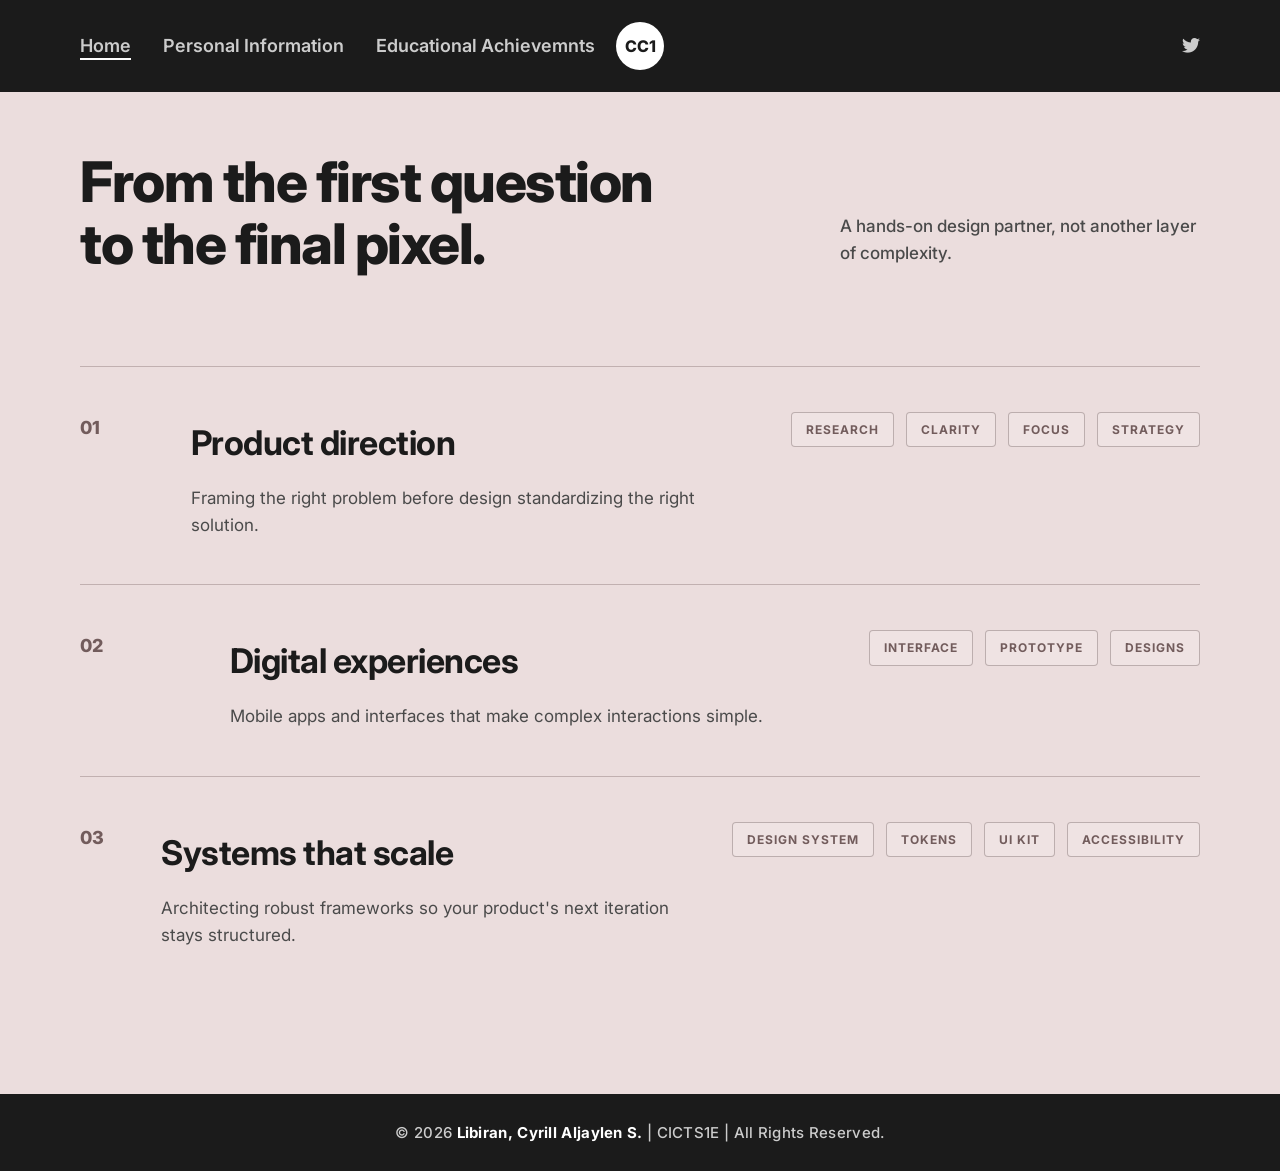
==== achievements.html @ 1de20ac3 "Add files via upload" ====
<!DOCTYPE html>
<html lang="en">
<head>
<meta charset="UTF-8">
<meta name="viewport" content="width=device-width, initial-scale=1.0">
<title>CC1 Portfolio - Home</title>

<!-- Fonts & Icons -->
<link rel="preconnect" href="https://fonts.googleapis.com">
<link rel="preconnect" href="https://fonts.gstatic.com" crossorigin>
<link href="https://fonts.googleapis.com/css2?family=Inter:wght@400;500;600;700;800&display=swap" rel="stylesheet">
<link rel="stylesheet" href="https://cdnjs.cloudflare.com/ajax/libs/font-awesome/6.4.0/css/all.min.css">

<style>
/* RESET & BASE STYLES */
* {
    margin: 0;
    padding: 0;
    box-sizing: border-box;
}

body {
    font-family: 'Inter', sans-serif;
    background-color: rgb(235, 221, 221);
    color: #1b1b1b;
    min-height: 100vh;
    overflow-x: hidden;
    font-size: 18px;
    line-height: 1.8;
}

a {
    text-decoration: none;
    color: inherit;
}

/* HEADER */
.header {
    display: flex;
    justify-content: space-between;
    align-items: center;
    padding: 30px 80px;
    position: relative;
    background-color: #1b1b1b;
    z-index: 10;
}

.nav-left {
    display: flex;
    gap: 32px;
    list-style: none;
}

.nav-left a {
    font-size: 18px;
    font-weight: 600;
    color: #cccccc;
    position: relative;
    padding-bottom: 4px;
    transition: color 0.2s ease;
}

.nav-left a:hover {
    color: #ffffff;
}

.nav-left a.active::after {
    content: '';
    position: absolute;
    bottom: 0;
    left: 0;
    width: 100%;
    height: 2px;
    background-color: #ffffff;
}

.brand-logo {
    position: absolute;
    left: 50%;
    transform: translateX(-50%);
    width: 48px;
    height: 48px;
    background-color: #ffffff;
    color: #1b1b1b;
    border-radius: 50%;
    display: flex;
    align-items: center;
    justify-content: center;
    font-weight: 800;
    font-size: 16px;
}

.social-links {
    display: flex;
    gap: 20px;
    align-items: center;
}

.social-links a {
    font-size: 18px;
    color: #cccccc;
    transition: transform 0.2s ease, color 0.2s ease;
}

.social-links a:hover {
    color: #ffffff;
    transform: translateY(-2px);
}

/* MAIN CONTENT / CONTAINER */
.page-container {
    max-width: 1280px;
    margin: 0 auto;
    padding: 60px 80px 100px;
}

/* HERO SECTION */
.hero-section {
    display: grid;
    grid-template-columns: 1fr;
    gap: 40px;
    margin-bottom: 90px;
}

@media (min-width: 992px) {
    .hero-section {
        grid-template-columns: 2fr 1fr;
        align-items: flex-end;
    }
}

.hero-heading {
    font-size: 56px;
    font-weight: 800;
    line-height: 1.1;
    letter-spacing: -1.5px;
    color: #1b1b1b;
}

@media (max-width: 768px) {
    .hero-heading {
        font-size: 38px;
    }
}

.hero-side-text {
    font-size: 17px;
    line-height: 1.6;
    color: #4a4a4a;
    font-weight: 500;
    margin-bottom: 8px;
}

/* WORK / SERVICES LIST */
.services-list {
    display: flex;
    flex-direction: column;
}

.service-item {
    display: flex;
    flex-direction: column;
    padding: 45px 0;
    border-top: 1px solid rgba(114, 92, 92, 0.35);
    transition: background-color 0.2s ease;
}

@media (min-width: 768px) {
    .service-item {
        flex-direction: row;
        align-items: flex-start;
        justify-content: space-between;
    }
}

/* SOLID DARK ACCENT COLOR FOR NUMBERS (#725c5c) */
.service-num {
    font-size: 18px;
    font-weight: 800;
    color: #725c5c; /* Muted accent tone matching information page */
    width: 60px;
    margin-bottom: 12px;
}

.service-main-content {
    flex: 1;
    max-width: 550px;
}

.service-title {
    font-size: 34px;
    font-weight: 700;
    letter-spacing: -0.5px;
    margin-bottom: 12px;
    color: #1b1b1b;
}

.service-desc {
    font-size: 17px;
    color: #4a4a4a;
    line-height: 1.6;
}

.service-tags {
    display: flex;
    flex-wrap: wrap;
    gap: 12px;
    margin-top: 20px;
}

@media (min-width: 768px) {
    .service-tags {
        margin-top: 0;
        justify-content: flex-end;
    }
}

.tag-pill {
    padding: 6px 14px;
    font-size: 12px;
    font-weight: 700;
    letter-spacing: 1px;
    text-transform: uppercase;
    color: #725c5c;
    border: 1.5px solid rgba(114, 92, 92, 0.4);
    border-radius: 4px;
    background-color: rgba(255, 255, 255, 0.2);
    transition: all 0.2s ease;
}

.service-item:hover .tag-pill {
    background-color: #725c5c;
    color: #ffffff;
    border-color: #725c5c;
}

/* FOOTER */
.footer {
    width: 100%;
    background-color: #1b1b1b;
    color: #cccccc;
    padding: 25px 80px;
    text-align: center;
    font-size: 15px;
    font-weight: 500;
    letter-spacing: 0.3px;
}

.footer strong {
    color: #ffffff;
    font-weight: 700;
}

.footer p {
    line-height: 1.8;
}

/* MOBILE ADJUSTMENTS */
@media (max-width: 600px) {
    .header {
        padding: 20px;
    }

    .nav-left {
        display: none;
    }

    .brand-logo {
        width: 42px;
        height: 42px;
    }

    .page-container {
        padding: 40px 24px 60px;
    }

    .footer {
        padding: 22px 15px;
        font-size: 13px;
    }
}
</style>
</head>

<body>

<!-- HEADER -->
<header class="header">
    <ul class="nav-left">
        <li><a href="index.html" class="active">Home</a></li>
        <li><a href="information.html">Personal Information</a></li>
        <li><a href="achievements.html">Educational Achievemnts</a></li>
    </ul>

    <div class="brand-logo">CC1</div>

    <div class="social-links">
        <a href="#" title="Twitter">
            <i class="fab fa-twitter"></i>
        </a>
    </div>
</header>

<!-- PAGE CONTENT -->
<main class="page-container">

    <!-- HERO SECTION -->
    <section class="hero-section">
        <h1 class="hero-heading">
            From the first question<br>to the final pixel.
        </h1>
        <p class="hero-side-text">
            A hands-on design partner, not another layer of complexity.
        </p>
    </section>

    <!-- WORK / SERVICES LIST -->
    <section class="services-list">

        <!-- 01 -->
        <article class="service-item">
            <span class="service-num">01</span>
            <div class="service-main-content">
                <h2 class="service-title">Product direction</h2>
                <p class="service-desc">Framing the right problem before design standardizing the right solution.</p>
            </div>
            <div class="service-tags">
                <span class="tag-pill">RESEARCH</span>
                <span class="tag-pill">CLARITY</span>
                <span class="tag-pill">FOCUS</span>
                <span class="tag-pill">STRATEGY</span>
            </div>
        </article>

        <!-- 02 -->
        <article class="service-item">
            <span class="service-num">02</span>
            <div class="service-main-content">
                <h2 class="service-title">Digital experiences</h2>
                <p class="service-desc">Mobile apps and interfaces that make complex interactions simple.</p>
            </div>
            <div class="service-tags">
                <span class="tag-pill">INTERFACE</span>
                <span class="tag-pill">PROTOTYPE</span>
                <span class="tag-pill">DESIGNS</span>
            </div>
        </article>

        <!-- 03 -->
        <article class="service-item">
            <span class="service-num">03</span>
            <div class="service-main-content">
                <h2 class="service-title">Systems that scale</h2>
                <p class="service-desc">Architecting robust frameworks so your product's next iteration stays structured.</p>
            </div>
            <div class="service-tags">
                <span class="tag-pill">DESIGN SYSTEM</span>
                <span class="tag-pill">TOKENS</span>
                <span class="tag-pill">UI KIT</span>
                <span class="tag-pill">ACCESSIBILITY</span>
            </div>
        </article>

    </section>

</main>

<!-- FOOTER -->
<footer class="footer">
    <p>
        © 2026 <strong>Libiran, Cyrill Aljaylen S.</strong>
        | CICTS1E | All Rights Reserved.
    </p>
</footer>

</body>
</html>
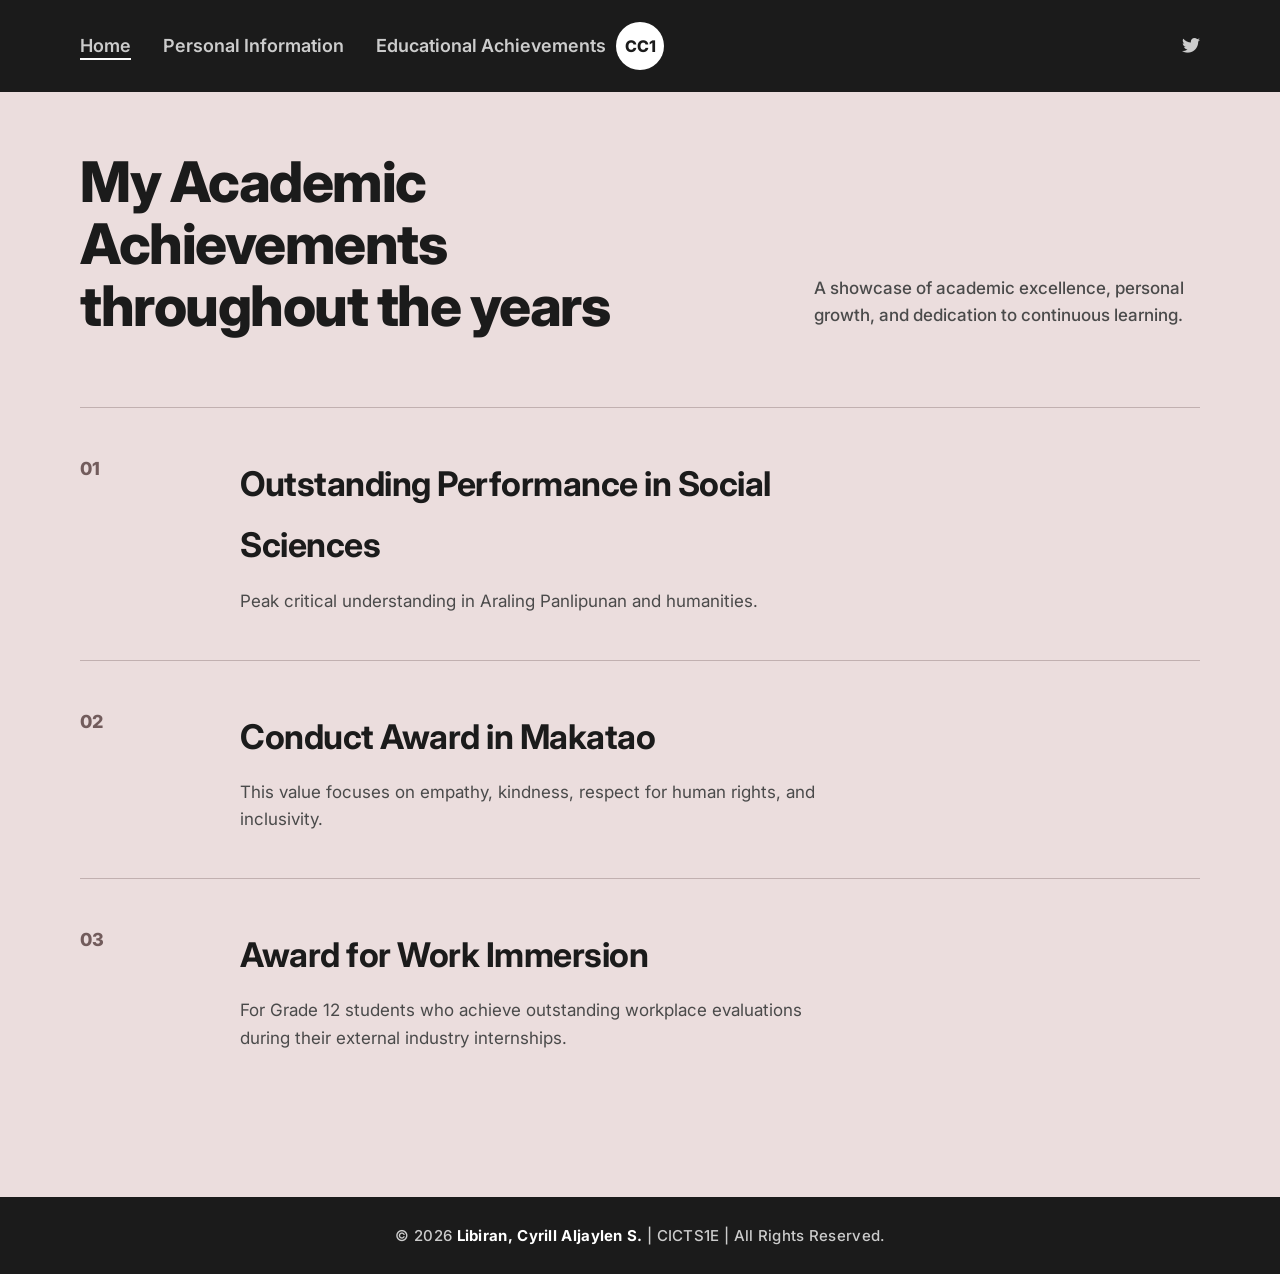
==== commit d4341c70: "Add files via upload" ====
--- a/achievements.html
+++ b/achievements.html
@@ -1,3 +1,4 @@
+
 <!DOCTYPE html>
 <html lang="en">
 <head>
@@ -119,12 +120,12 @@
     display: grid;
     grid-template-columns: 1fr;
     gap: 40px;
-    margin-bottom: 90px;
+    margin-bottom: 70px;
 }
 
 @media (min-width: 992px) {
     .hero-section {
-        grid-template-columns: 2fr 1fr;
+        grid-template-columns: 1.8fr 1fr;
         align-items: flex-end;
     }
 }
@@ -169,22 +170,22 @@
     .service-item {
         flex-direction: row;
         align-items: flex-start;
-        justify-content: space-between;
-    }
-}
-
-/* SOLID DARK ACCENT COLOR FOR NUMBERS (#725c5c) */
+        justify-content: flex-start;
+        gap: 120px;
+    }
+}
+
 .service-num {
     font-size: 18px;
     font-weight: 800;
-    color: #725c5c; /* Muted accent tone matching information page */
-    width: 60px;
+    color: #725c5c;
+    width: 40px;
     margin-bottom: 12px;
 }
 
 .service-main-content {
     flex: 1;
-    max-width: 550px;
+    max-width: 600px;
 }
 
 .service-title {
@@ -199,39 +200,6 @@
     font-size: 17px;
     color: #4a4a4a;
     line-height: 1.6;
-}
-
-.service-tags {
-    display: flex;
-    flex-wrap: wrap;
-    gap: 12px;
-    margin-top: 20px;
-}
-
-@media (min-width: 768px) {
-    .service-tags {
-        margin-top: 0;
-        justify-content: flex-end;
-    }
-}
-
-.tag-pill {
-    padding: 6px 14px;
-    font-size: 12px;
-    font-weight: 700;
-    letter-spacing: 1px;
-    text-transform: uppercase;
-    color: #725c5c;
-    border: 1.5px solid rgba(114, 92, 92, 0.4);
-    border-radius: 4px;
-    background-color: rgba(255, 255, 255, 0.2);
-    transition: all 0.2s ease;
-}
-
-.service-item:hover .tag-pill {
-    background-color: #725c5c;
-    color: #ffffff;
-    border-color: #725c5c;
 }
 
 /* FOOTER */
@@ -289,7 +257,7 @@
     <ul class="nav-left">
         <li><a href="index.html" class="active">Home</a></li>
         <li><a href="information.html">Personal Information</a></li>
-        <li><a href="achievements.html">Educational Achievemnts</a></li>
+        <li><a href="achievements.html">Educational Achievements</a></li>
     </ul>
 
     <div class="brand-logo">CC1</div>
@@ -307,10 +275,10 @@
     <!-- HERO SECTION -->
     <section class="hero-section">
         <h1 class="hero-heading">
-            From the first question<br>to the final pixel.
+            My Academic Achievements <br> throughout the years
         </h1>
         <p class="hero-side-text">
-            A hands-on design partner, not another layer of complexity.
+            A showcase of academic excellence, personal growth, and dedication to continuous learning.
         </p>
     </section>
 
@@ -321,14 +289,8 @@
         <article class="service-item">
             <span class="service-num">01</span>
             <div class="service-main-content">
-                <h2 class="service-title">Product direction</h2>
-                <p class="service-desc">Framing the right problem before design standardizing the right solution.</p>
-            </div>
-            <div class="service-tags">
-                <span class="tag-pill">RESEARCH</span>
-                <span class="tag-pill">CLARITY</span>
-                <span class="tag-pill">FOCUS</span>
-                <span class="tag-pill">STRATEGY</span>
+                <h2 class="service-title">Outstanding Performance in Social Sciences</h2>
+                <p class="service-desc">Peak critical understanding in Araling Panlipunan and humanities.</p>
             </div>
         </article>
 
@@ -336,13 +298,8 @@
         <article class="service-item">
             <span class="service-num">02</span>
             <div class="service-main-content">
-                <h2 class="service-title">Digital experiences</h2>
-                <p class="service-desc">Mobile apps and interfaces that make complex interactions simple.</p>
-            </div>
-            <div class="service-tags">
-                <span class="tag-pill">INTERFACE</span>
-                <span class="tag-pill">PROTOTYPE</span>
-                <span class="tag-pill">DESIGNS</span>
+                <h2 class="service-title">Conduct Award in Makatao</h2>
+                <p class="service-desc">This value focuses on empathy, kindness, respect for human rights, and inclusivity.</p>
             </div>
         </article>
 
@@ -350,14 +307,8 @@
         <article class="service-item">
             <span class="service-num">03</span>
             <div class="service-main-content">
-                <h2 class="service-title">Systems that scale</h2>
-                <p class="service-desc">Architecting robust frameworks so your product's next iteration stays structured.</p>
-            </div>
-            <div class="service-tags">
-                <span class="tag-pill">DESIGN SYSTEM</span>
-                <span class="tag-pill">TOKENS</span>
-                <span class="tag-pill">UI KIT</span>
-                <span class="tag-pill">ACCESSIBILITY</span>
+                <h2 class="service-title">Award for Work Immersion</h2>
+                <p class="service-desc">For Grade 12 students who achieve outstanding workplace evaluations during their external industry internships.</p>
             </div>
         </article>
 
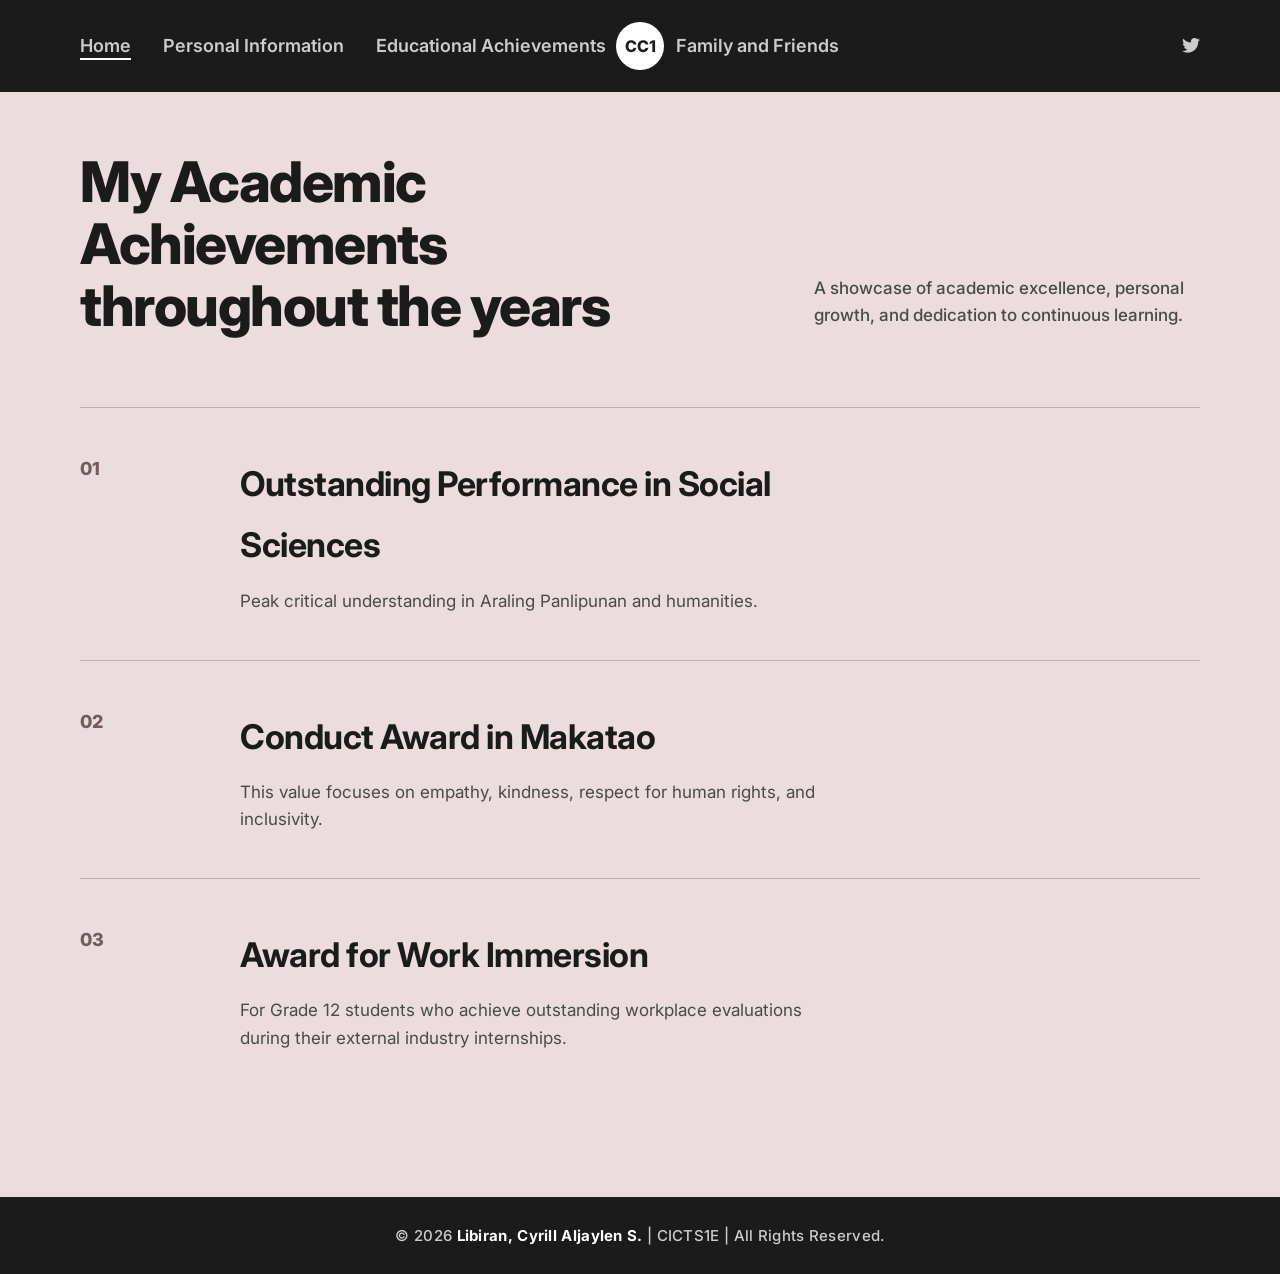
==== commit 7f419df1: "Add files via upload" ====
--- a/achievements.html
+++ b/achievements.html
@@ -258,6 +258,7 @@
         <li><a href="index.html" class="active">Home</a></li>
         <li><a href="information.html">Personal Information</a></li>
         <li><a href="achievements.html">Educational Achievements</a></li>
+        ]<li><a href="family.html">Family and Friends</a></li>
     </ul>
 
     <div class="brand-logo">CC1</div>
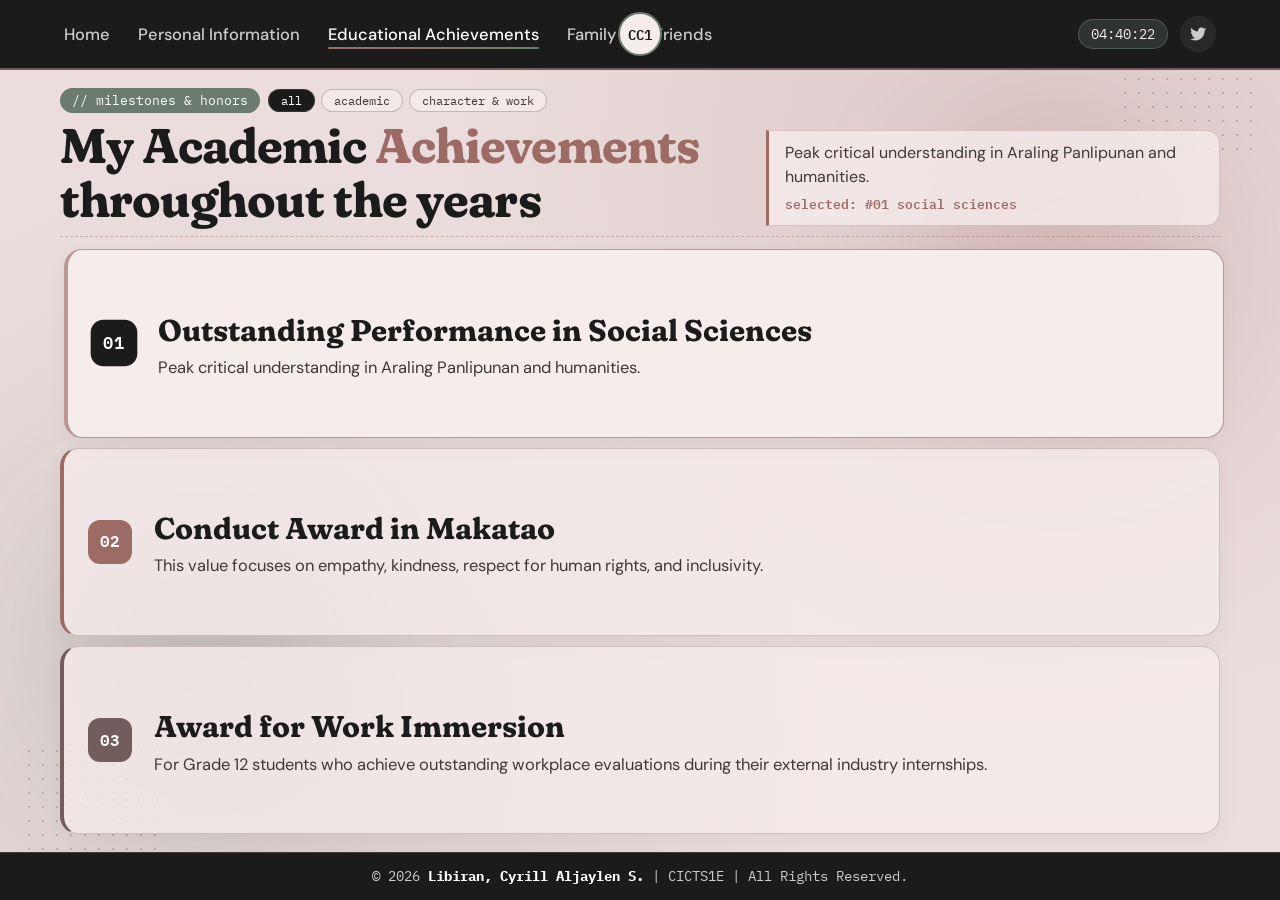
==== commit f0d409d4: "Add files via upload" ====
--- a/achievements.html
+++ b/achievements.html
@@ -1,33 +1,107 @@
-
 <!DOCTYPE html>
 <html lang="en">
 <head>
 <meta charset="UTF-8">
 <meta name="viewport" content="width=device-width, initial-scale=1.0">
-<title>CC1 Portfolio - Home</title>
-
-<!-- Fonts & Icons -->
+<title>CC1 Portfolio - Achievements</title>
+
 <link rel="preconnect" href="https://fonts.googleapis.com">
 <link rel="preconnect" href="https://fonts.gstatic.com" crossorigin>
-<link href="https://fonts.googleapis.com/css2?family=Inter:wght@400;500;600;700;800&display=swap" rel="stylesheet">
+<link href="https://fonts.googleapis.com/css2?family=DM+Sans:wght@400;500;600&family=Fraunces:opsz,SOFT,WONK,wght@9..144,100,1,600..800&family=IBM+Plex+Mono:wght@500;600&display=swap" rel="stylesheet">
 <link rel="stylesheet" href="https://cdnjs.cloudflare.com/ajax/libs/font-awesome/6.4.0/css/all.min.css">
 
 <style>
-/* RESET & BASE STYLES */
+:root {
+    --bg: rgb(235, 221, 221);
+    --cream: #f6ecec;
+    --dark: #1b1b1b;
+    --mauve: #725c5c;
+    --sage: #6b7b6e;
+    --rose: #9c6b66;
+    --ink: #1b1b1b;
+    --ink-soft: #3d3939;
+    --font-serif: 'Fraunces', serif;
+    --font-sans: 'DM Sans', sans-serif;
+    --font-mono: 'IBM Plex Mono', monospace;
+}
+
 * {
     margin: 0;
     padding: 0;
     box-sizing: border-box;
 }
 
-body {
-    font-family: 'Inter', sans-serif;
-    background-color: rgb(235, 221, 221);
-    color: #1b1b1b;
-    min-height: 100vh;
-    overflow-x: hidden;
-    font-size: 18px;
-    line-height: 1.8;
+html, body {
+    height: 100dvh;
+    overflow: hidden;
+    font-family: var(--font-sans);
+    background-color: var(--bg);
+    color: var(--ink);
+    font-size: 19px;
+    line-height: 1.55;
+}
+
+.app-shell {
+    height: 100dvh;
+    display: flex;
+    flex-direction: column;
+    overflow: hidden;
+    position: relative;
+    background:
+        radial-gradient(circle at 80% 18%, rgba(156, 107, 102, 0.18), transparent 45%),
+        radial-gradient(circle at 20% 82%, rgba(107, 123, 110, 0.18), transparent 45%),
+        var(--bg);
+}
+
+.dot-pattern {
+    position: absolute;
+    width: 140px;
+    height: 140px;
+    background-image: radial-gradient(rgba(114, 92, 92, 0.32) 1.5px, transparent 1.5px);
+    background-size: 14px 14px;
+    pointer-events: none;
+    z-index: 1;
+}
+
+.dots-top {
+    top: 16px;
+    right: 22px;
+}
+
+.dots-bottom {
+    bottom: 16px;
+    left: 22px;
+}
+
+.soft-glow {
+    position: absolute;
+    border-radius: 50%;
+    pointer-events: none;
+    filter: blur(65px);
+    z-index: 0;
+    animation: softPulse 8s ease-in-out infinite alternate;
+}
+
+.glow-a {
+    width: 280px;
+    height: 280px;
+    background: rgba(156, 107, 102, 0.18);
+    top: 14%;
+    right: 6%;
+}
+
+.glow-b {
+    width: 260px;
+    height: 260px;
+    background: rgba(107, 123, 110, 0.18);
+    bottom: 14%;
+    left: 5%;
+    animation-delay: -4s;
+}
+
+@keyframes softPulse {
+    0% { transform: scale(0.96); opacity: 0.7; }
+    100% { transform: scale(1.06); opacity: 1; }
 }
 
 a {
@@ -40,290 +114,477 @@
     display: flex;
     justify-content: space-between;
     align-items: center;
-    padding: 30px 80px;
+    padding: 16px 64px;
+    background-color: var(--dark);
+    border-bottom: 2px solid var(--mauve);
+    flex-shrink: 0;
     position: relative;
-    background-color: #1b1b1b;
-    z-index: 10;
+    z-index: 20;
 }
 
 .nav-left {
     display: flex;
-    gap: 32px;
+    gap: 28px;
     list-style: none;
 }
 
 .nav-left a {
-    font-size: 18px;
-    font-weight: 600;
+    font-size: 16.5px;
+    font-weight: 500;
     color: #cccccc;
     position: relative;
     padding-bottom: 4px;
     transition: color 0.2s ease;
 }
 
-.nav-left a:hover {
+.nav-left a:hover,
+.nav-left a.active {
     color: #ffffff;
 }
 
-.nav-left a.active::after {
+.nav-left a::after {
     content: '';
     position: absolute;
     bottom: 0;
     left: 0;
+    width: 0;
+    height: 2px;
+    background: linear-gradient(90deg, var(--rose), var(--sage));
+    border-radius: 999px;
+    transition: width 0.25s ease;
+}
+
+.nav-left a:hover::after,
+.nav-left a.active::after {
     width: 100%;
-    height: 2px;
-    background-color: #ffffff;
 }
 
 .brand-logo {
     position: absolute;
     left: 50%;
     transform: translateX(-50%);
-    width: 48px;
-    height: 48px;
-    background-color: #ffffff;
-    color: #1b1b1b;
+    width: 44px;
+    height: 44px;
+    background-color: var(--cream);
+    color: var(--dark);
+    border: 2px solid var(--sage);
     border-radius: 50%;
     display: flex;
     align-items: center;
     justify-content: center;
-    font-weight: 800;
+    font-family: var(--font-mono);
+    font-weight: 600;
+    font-size: 14px;
+    transition: transform 0.25s ease, border-color 0.25s ease;
+}
+
+.brand-logo:hover {
+    transform: translateX(-50%) scale(1.06);
+    border-color: var(--rose);
+}
+
+.header-right {
+    display: flex;
+    align-items: center;
+    gap: 12px;
+}
+
+.live-clock {
+    font-family: var(--font-mono);
+    font-size: 13.5px;
+    color: var(--cream);
+    background: rgba(107, 123, 110, 0.26);
+    border: 1px solid rgba(107, 123, 110, 0.55);
+    padding: 4px 12px;
+    border-radius: 999px;
+}
+
+.social-links a {
+    width: 36px;
+    height: 36px;
+    border-radius: 50%;
+    display: inline-flex;
+    align-items: center;
+    justify-content: center;
     font-size: 16px;
-}
-
-.social-links {
-    display: flex;
-    gap: 20px;
-    align-items: center;
-}
-
-.social-links a {
-    font-size: 18px;
     color: #cccccc;
-    transition: transform 0.2s ease, color 0.2s ease;
+    background: rgba(255, 255, 255, 0.06);
+    transition: background-color 0.2s ease, color 0.2s ease, transform 0.2s ease;
 }
 
 .social-links a:hover {
     color: #ffffff;
-    transform: translateY(-2px);
-}
-
-/* MAIN CONTENT / CONTAINER */
+    background-color: var(--rose);
+    transform: translateY(-1px);
+}
+
+/* PAGE CONTAINER */
 .page-container {
-    max-width: 1280px;
+    flex: 1;
+    min-height: 0;
+    max-width: 1300px;
+    width: 100%;
     margin: 0 auto;
-    padding: 60px 80px 100px;
-}
-
-/* HERO SECTION */
+    padding: 18px 60px;
+    display: flex;
+    flex-direction: column;
+    justify-content: space-between;
+    gap: 12px;
+    position: relative;
+    z-index: 2;
+}
+
 .hero-section {
     display: grid;
-    grid-template-columns: 1fr;
-    gap: 40px;
-    margin-bottom: 70px;
-}
-
-@media (min-width: 992px) {
-    .hero-section {
-        grid-template-columns: 1.8fr 1fr;
-        align-items: flex-end;
-    }
+    grid-template-columns: 1.5fr 1fr;
+    align-items: end;
+    gap: 24px;
+    padding-bottom: 10px;
+    border-bottom: 1.5px dashed rgba(156, 107, 102, 0.42);
+    flex-shrink: 0;
+}
+
+.top-meta {
+    display: flex;
+    align-items: center;
+    gap: 8px;
+    flex-wrap: wrap;
+    margin-bottom: 6px;
+}
+
+.hero-kicker {
+    display: inline-block;
+    font-family: var(--font-mono);
+    font-size: 12.5px;
+    color: #ffffff;
+    background-color: var(--sage);
+    padding: 3px 12px;
+    border-radius: 999px;
+}
+
+.filter-pills {
+    display: inline-flex;
+    gap: 6px;
+}
+
+.filter-btn {
+    font-family: var(--font-mono);
+    font-size: 12px;
+    padding: 3px 12px;
+    border-radius: 999px;
+    border: 1px solid rgba(114, 92, 92, 0.35);
+    background: rgba(246, 236, 236, 0.82);
+    color: var(--ink-soft);
+    cursor: pointer;
+    transition: background-color 0.2s ease, color 0.2s ease;
+}
+
+.filter-btn.active,
+.filter-btn:hover {
+    background: var(--dark);
+    color: #ffffff;
 }
 
 .hero-heading {
-    font-size: 56px;
-    font-weight: 800;
+    font-family: var(--font-serif);
+    font-variation-settings: "SOFT" 100, "WONK" 1;
+    font-size: clamp(35px, 3.8vw, 50px);
+    font-weight: 700;
     line-height: 1.1;
-    letter-spacing: -1.5px;
-    color: #1b1b1b;
-}
-
-@media (max-width: 768px) {
-    .hero-heading {
-        font-size: 38px;
-    }
+    letter-spacing: -0.02em;
+    color: var(--ink);
+}
+
+.hero-heading span {
+    color: var(--rose);
 }
 
 .hero-side-text {
-    font-size: 17px;
-    line-height: 1.6;
-    color: #4a4a4a;
-    font-weight: 500;
-    margin-bottom: 8px;
-}
-
-/* WORK / SERVICES LIST */
+    font-size: 16px;
+    line-height: 1.48;
+    color: var(--ink-soft);
+    padding: 10px 16px;
+    background: rgba(246, 236, 236, 0.8);
+    border: 1px solid rgba(156, 107, 102, 0.3);
+    border-left: 3px solid var(--rose);
+    border-radius: 0 14px 14px 0;
+}
+
+.focus-pill {
+    display: inline-block;
+    margin-top: 6px;
+    font-family: var(--font-mono);
+    font-size: 12.5px;
+    color: var(--rose);
+    font-weight: 600;
+}
+
+/* LIST */
 .services-list {
+    flex: 1;
+    min-height: 0;
     display: flex;
     flex-direction: column;
+    justify-content: space-between;
+    gap: 10px;
 }
 
 .service-item {
-    display: flex;
-    flex-direction: column;
-    padding: 45px 0;
-    border-top: 1px solid rgba(114, 92, 92, 0.35);
-    transition: background-color 0.2s ease;
-}
-
-@media (min-width: 768px) {
-    .service-item {
-        flex-direction: row;
-        align-items: flex-start;
-        justify-content: flex-start;
-        gap: 120px;
-    }
+    flex: 1;
+    min-height: 0;
+    display: flex;
+    align-items: center;
+    gap: 22px;
+    padding: 12px 24px;
+    background: rgba(246, 236, 236, 0.78);
+    border: 1px solid rgba(114, 92, 92, 0.28);
+    border-radius: 18px;
+    box-shadow: 0 8px 20px rgba(114, 92, 92, 0.06);
+    cursor: pointer;
+    transition: transform 0.22s ease, background-color 0.22s ease, border-color 0.22s ease;
+}
+
+.service-item.hidden-item {
+    display: none;
+}
+
+.service-item:nth-child(1) .service-num { background-color: var(--sage); }
+.service-item:nth-child(2) .service-num { background-color: var(--rose); }
+.service-item:nth-child(3) .service-num { background-color: var(--mauve); }
+
+.service-item:nth-child(1) { border-left: 4px solid var(--sage); }
+.service-item:nth-child(2) { border-left: 4px solid var(--rose); }
+.service-item:nth-child(3) { border-left: 4px solid var(--mauve); }
+
+.service-item:hover,
+.service-item.highlighted {
+    transform: translateX(4px);
+    background: var(--cream);
+    border-color: rgba(156, 107, 102, 0.65);
 }
 
 .service-num {
-    font-size: 18px;
-    font-weight: 800;
-    color: #725c5c;
-    width: 40px;
-    margin-bottom: 12px;
+    font-family: var(--font-mono);
+    font-size: 16px;
+    font-weight: 600;
+    color: #ffffff;
+    width: 44px;
+    height: 44px;
+    border-radius: 12px;
+    display: inline-flex;
+    align-items: center;
+    justify-content: center;
+    flex-shrink: 0;
+    transition: background-color 0.2s ease, transform 0.2s ease;
+}
+
+.service-item:hover .service-num,
+.service-item.highlighted .service-num {
+    background-color: var(--dark);
+    transform: scale(1.06);
 }
 
 .service-main-content {
     flex: 1;
-    max-width: 600px;
 }
 
 .service-title {
-    font-size: 34px;
+    font-family: var(--font-serif);
+    font-variation-settings: "SOFT" 100, "WONK" 1;
+    font-size: clamp(23px, 2.4vw, 30px);
     font-weight: 700;
-    letter-spacing: -0.5px;
-    margin-bottom: 12px;
-    color: #1b1b1b;
+    color: var(--ink);
+    margin-bottom: 2px;
 }
 
 .service-desc {
-    font-size: 17px;
-    color: #4a4a4a;
-    line-height: 1.6;
+    font-size: 16.5px;
+    color: var(--ink-soft);
+    line-height: 1.42;
 }
 
 /* FOOTER */
 .footer {
     width: 100%;
-    background-color: #1b1b1b;
+    background-color: var(--dark);
     color: #cccccc;
-    padding: 25px 80px;
+    padding: 13px 64px;
     text-align: center;
-    font-size: 15px;
-    font-weight: 500;
-    letter-spacing: 0.3px;
+    font-family: var(--font-mono);
+    font-size: 13.5px;
+    border-top: 1px solid rgba(156, 107, 102, 0.35);
+    flex-shrink: 0;
+    position: relative;
+    z-index: 20;
 }
 
 .footer strong {
     color: #ffffff;
-    font-weight: 700;
-}
-
-.footer p {
-    line-height: 1.8;
-}
-
-/* MOBILE ADJUSTMENTS */
-@media (max-width: 600px) {
-    .header {
-        padding: 20px;
+}
+
+@media (max-width: 900px) {
+    .header, .footer {
+        padding-left: 18px;
+        padding-right: 18px;
+    }
+
+    .live-clock, .dot-pattern, .hero-side-text {
+        display: none;
     }
 
     .nav-left {
-        display: none;
+        gap: 12px;
+    }
+
+    .nav-left a {
+        font-size: 12.5px;
     }
 
     .brand-logo {
-        width: 42px;
-        height: 42px;
+        position: static;
+        transform: none;
+        width: 34px;
+        height: 34px;
+        font-size: 11.5px;
     }
 
     .page-container {
-        padding: 40px 24px 60px;
-    }
-
-    .footer {
-        padding: 22px 15px;
-        font-size: 13px;
+        padding: 14px 18px;
+        gap: 10px;
+    }
+
+    .hero-section {
+        grid-template-columns: 1fr;
+        gap: 8px;
+        padding-bottom: 8px;
+    }
+
+    .service-item {
+        gap: 14px;
+        padding: 10px 14px;
+    }
+
+    .service-num {
+        width: 36px;
+        height: 36px;
+        font-size: 13.5px;
+    }
+
+    .service-desc {
+        font-size: 14px;
     }
 }
 </style>
 </head>
 
 <body>
-
-<!-- HEADER -->
-<header class="header">
-    <ul class="nav-left">
-        <li><a href="index.html" class="active">Home</a></li>
-        <li><a href="information.html">Personal Information</a></li>
-        <li><a href="achievements.html">Educational Achievements</a></li>
-        ]<li><a href="family.html">Family and Friends</a></li>
-    </ul>
-
-    <div class="brand-logo">CC1</div>
-
-    <div class="social-links">
-        <a href="#" title="Twitter">
-            <i class="fab fa-twitter"></i>
-        </a>
-    </div>
-</header>
-
-<!-- PAGE CONTENT -->
-<main class="page-container">
-
-    <!-- HERO SECTION -->
-    <section class="hero-section">
-        <h1 class="hero-heading">
-            My Academic Achievements <br> throughout the years
-        </h1>
-        <p class="hero-side-text">
-            A showcase of academic excellence, personal growth, and dedication to continuous learning.
-        </p>
-    </section>
-
-    <!-- WORK / SERVICES LIST -->
-    <section class="services-list">
-
-        <!-- 01 -->
-        <article class="service-item">
-            <span class="service-num">01</span>
-            <div class="service-main-content">
-                <h2 class="service-title">Outstanding Performance in Social Sciences</h2>
-                <p class="service-desc">Peak critical understanding in Araling Panlipunan and humanities.</p>
+<div class="app-shell">
+    <div class="soft-glow glow-a"></div>
+    <div class="soft-glow glow-b"></div>
+    <div class="dot-pattern dots-top"></div>
+    <div class="dot-pattern dots-bottom"></div>
+
+    <header class="header">
+        <ul class="nav-left">
+            <li><a href="index.html">Home</a></li>
+            <li><a href="information.html">Personal Information</a></li>
+            <li><a href="achievements.html" class="active">Educational Achievements</a></li>
+            <li><a href="family.html">Family and Friends</a></li>
+        </ul>
+
+        <div class="brand-logo">CC1</div>
+
+        <div class="header-right">
+            <span class="live-clock" id="liveClock">--:--:--</span>
+            <div class="social-links">
+                <a href="#" title="Twitter"><i class="fab fa-twitter"></i></a>
             </div>
-        </article>
-
-        <!-- 02 -->
-        <article class="service-item">
-            <span class="service-num">02</span>
-            <div class="service-main-content">
-                <h2 class="service-title">Conduct Award in Makatao</h2>
-                <p class="service-desc">This value focuses on empathy, kindness, respect for human rights, and inclusivity.</p>
+        </div>
+    </header>
+
+    <main class="page-container">
+        <section class="hero-section">
+            <div>
+                <div class="top-meta">
+                    <span class="hero-kicker">// milestones &amp; honors</span>
+                    <div class="filter-pills" id="filterPills">
+                        <button type="button" class="filter-btn active" data-filter="all">all</button>
+                        <button type="button" class="filter-btn" data-filter="academic">academic</button>
+                        <button type="button" class="filter-btn" data-filter="character">character &amp; work</button>
+                    </div>
+                </div>
+                <h1 class="hero-heading">My Academic <span>Achievements</span> throughout the years</h1>
             </div>
-        </article>
-
-        <!-- 03 -->
-        <article class="service-item">
-            <span class="service-num">03</span>
-            <div class="service-main-content">
-                <h2 class="service-title">Award for Work Immersion</h2>
-                <p class="service-desc">For Grade 12 students who achieve outstanding workplace evaluations during their external industry internships.</p>
+            <div class="hero-side-text">
+                <p id="reflectionText">Peak critical understanding in Araling Panlipunan and humanities.</p>
+                <span class="focus-pill" id="focusStatus">selected: #01 social sciences</span>
             </div>
-        </article>
-
-    </section>
-
-</main>
-
-<!-- FOOTER -->
-<footer class="footer">
-    <p>
-        © 2026 <strong>Libiran, Cyrill Aljaylen S.</strong>
-        | CICTS1E | All Rights Reserved.
-    </p>
-</footer>
-
+        </section>
+
+        <section class="services-list" id="achievementList">
+            <article class="service-item highlighted" data-category="academic" data-label="selected: #01 social sciences" data-reflection="Peak critical understanding in Araling Panlipunan and humanities.">
+                <span class="service-num">01</span>
+                <div class="service-main-content">
+                    <h2 class="service-title">Outstanding Performance in Social Sciences</h2>
+                    <p class="service-desc">Peak critical understanding in Araling Panlipunan and humanities.</p>
+                </div>
+            </article>
+
+            <article class="service-item" data-category="character" data-label="selected: #02 conduct award in makatao" data-reflection="Built on kindness, respect, and treating classmates with warmth.">
+                <span class="service-num">02</span>
+                <div class="service-main-content">
+                    <h2 class="service-title">Conduct Award in Makatao</h2>
+                    <p class="service-desc">This value focuses on empathy, kindness, respect for human rights, and inclusivity.</p>
+                </div>
+            </article>
+
+            <article class="service-item" data-category="character" data-label="selected: #03 work immersion" data-reflection="Hands-on workplace discipline and reliability during internship hours.">
+                <span class="service-num">03</span>
+                <div class="service-main-content">
+                    <h2 class="service-title">Award for Work Immersion</h2>
+                    <p class="service-desc">For Grade 12 students who achieve outstanding workplace evaluations during their external industry internships.</p>
+                </div>
+            </article>
+        </section>
+    </main>
+
+    <footer class="footer">
+        <p>© 2026 <strong>Libiran, Cyrill Aljaylen S.</strong> | CICTS1E | All Rights Reserved.</p>
+    </footer>
+</div>
+
+<script>
+    function updateClock() {
+        const now = new Date();
+        document.getElementById('liveClock').textContent = now.toLocaleTimeString([], { hour12: false });
+    }
+    updateClock();
+    setInterval(updateClock, 1000);
+
+    const focusStatus = document.getElementById('focusStatus');
+    const reflectionText = document.getElementById('reflectionText');
+    const items = document.querySelectorAll('.service-item');
+
+    items.forEach((item) => {
+        item.addEventListener('click', () => {
+            items.forEach((el) => el.classList.remove('highlighted'));
+            item.classList.add('highlighted');
+            focusStatus.textContent = item.dataset.label;
+            reflectionText.textContent = item.dataset.reflection;
+        });
+    });
+
+    document.querySelectorAll('#filterPills .filter-btn').forEach((btn) => {
+        btn.addEventListener('click', () => {
+            document.querySelectorAll('#filterPills .filter-btn').forEach((b) => b.classList.remove('active'));
+            btn.classList.add('active');
+            const filter = btn.dataset.filter;
+            items.forEach((item) => {
+                const match = filter === 'all' || item.dataset.category === filter;
+                item.classList.toggle('hidden-item', !match);
+            });
+        });
+    });
+</script>
 </body>
 </html>
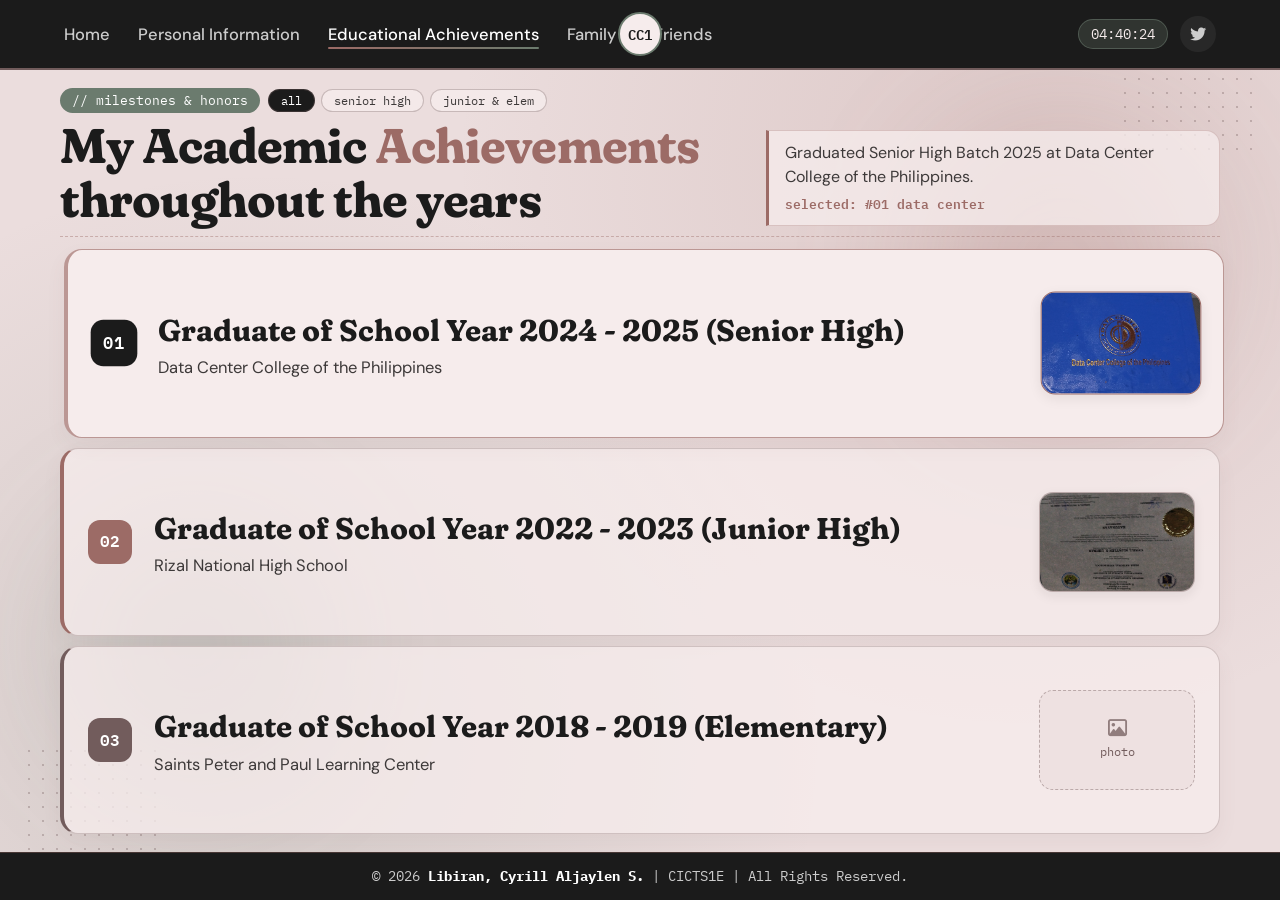
==== commit fac00a89: "Add files via upload" ====
--- a/achievements.html
+++ b/achievements.html
@@ -386,6 +386,7 @@
 
 .service-main-content {
     flex: 1;
+    min-width: 0;
 }
 
 .service-title {
@@ -403,6 +404,57 @@
     line-height: 1.42;
 }
 
+/* PICTURE BOX */
+.service-pic-box {
+    width: 156px;
+    height: 100px;
+    border-radius: 14px;
+    border: 1.5px solid rgba(114, 92, 92, 0.42);
+    background: rgba(235, 221, 221, 0.65);
+    display: flex;
+    flex-direction: column;
+    align-items: center;
+    justify-content: center;
+    gap: 5px;
+    flex-shrink: 0;
+    overflow: hidden;
+    position: relative;
+    color: var(--mauve);
+    font-family: var(--font-mono);
+    font-size: 12px;
+    box-shadow: 0 4px 12px rgba(27, 27, 27, 0.08);
+    transition: border-color 0.2s ease, transform 0.2s ease;
+}
+
+.service-pic-box.is-placeholder {
+    border-style: dashed;
+    box-shadow: none;
+}
+
+.service-item:hover .service-pic-box,
+.service-item.highlighted .service-pic-box {
+    border-color: var(--rose);
+    transform: scale(1.03);
+}
+
+.service-pic-box img {
+    width: 100%;
+    height: 100%;
+    object-fit: cover;
+    object-position: center;
+    display: block;
+    transition: transform 0.3s ease;
+}
+
+.service-item:hover .service-pic-box img {
+    transform: scale(1.06);
+}
+
+.service-pic-box i {
+    font-size: 19px;
+    opacity: 0.75;
+}
+
 /* FOOTER */
 .footer {
     width: 100%;
@@ -473,6 +525,12 @@
     .service-desc {
         font-size: 14px;
     }
+
+    .service-pic-box {
+        width: 102px;
+        height: 70px;
+        font-size: 10.5px;
+    }
 }
 </style>
 </head>
@@ -509,40 +567,51 @@
                     <span class="hero-kicker">// milestones &amp; honors</span>
                     <div class="filter-pills" id="filterPills">
                         <button type="button" class="filter-btn active" data-filter="all">all</button>
-                        <button type="button" class="filter-btn" data-filter="academic">academic</button>
-                        <button type="button" class="filter-btn" data-filter="character">character &amp; work</button>
+                        <button type="button" class="filter-btn" data-filter="senior">senior high</button>
+                        <button type="button" class="filter-btn" data-filter="basic">junior &amp; elem</button>
                     </div>
                 </div>
                 <h1 class="hero-heading">My Academic <span>Achievements</span> throughout the years</h1>
             </div>
             <div class="hero-side-text">
-                <p id="reflectionText">Peak critical understanding in Araling Panlipunan and humanities.</p>
-                <span class="focus-pill" id="focusStatus">selected: #01 social sciences</span>
+                <p id="reflectionText">Graduated Senior High Batch 2025 at Data Center College of the Philippines.</p>
+                <span class="focus-pill" id="focusStatus">selected: #01 data center</span>
             </div>
         </section>
 
         <section class="services-list" id="achievementList">
-            <article class="service-item highlighted" data-category="academic" data-label="selected: #01 social sciences" data-reflection="Peak critical understanding in Araling Panlipunan and humanities.">
+            <article class="service-item highlighted" data-category="senior" data-label="selected: #01 data center" data-reflection="Graduated Senior High Batch 2025 at Data Center College of the Philippines.">
                 <span class="service-num">01</span>
                 <div class="service-main-content">
-                    <h2 class="service-title">Outstanding Performance in Social Sciences</h2>
-                    <p class="service-desc">Peak critical understanding in Araling Panlipunan and humanities.</p>
+                    <h2 class="service-title">Graduate of School Year 2024 - 2025 (Senior High)</h2>
+                    <p class="service-desc">Data Center College of the Philippines</p>
+                </div>
+                <div class="service-pic-box">
+                    <img src="data.jpg" alt="Data Center College of the Philippines Senior High Graduation">
                 </div>
             </article>
 
-            <article class="service-item" data-category="character" data-label="selected: #02 conduct award in makatao" data-reflection="Built on kindness, respect, and treating classmates with warmth.">
+            <article class="service-item" data-category="basic" data-label="selected: #02 rizal national high school" data-reflection="Completed Junior High School (Batch 2023) at Rizal National High School.">
                 <span class="service-num">02</span>
                 <div class="service-main-content">
-                    <h2 class="service-title">Conduct Award in Makatao</h2>
-                    <p class="service-desc">This value focuses on empathy, kindness, respect for human rights, and inclusivity.</p>
+                    <h2 class="service-title">Graduate of School Year 2022 - 2023 (Junior High)</h2>
+                    <p class="service-desc">Rizal National High School</p>
+                </div>
+                <div class="service-pic-box">
+                    <img src="rizal.jpg" alt="Rizal National High School Junior High Certificate">
                 </div>
             </article>
 
-            <article class="service-item" data-category="character" data-label="selected: #03 work immersion" data-reflection="Hands-on workplace discipline and reliability during internship hours.">
+            <article class="service-item" data-category="basic" data-label="selected: #03 saints peter & paul" data-reflection="Completed Elementary Education (Batch 2019) at Saints Peter and Paul Learning Center.">
                 <span class="service-num">03</span>
                 <div class="service-main-content">
-                    <h2 class="service-title">Award for Work Immersion</h2>
-                    <p class="service-desc">For Grade 12 students who achieve outstanding workplace evaluations during their external industry internships.</p>
+                    <h2 class="service-title">Graduate of School Year 2018 - 2019 (Elementary)</h2>
+                    <p class="service-desc">Saints Peter and Paul Learning Center</p>
+                </div>
+                <div class="service-pic-box is-placeholder">
+                    <!-- Replace with: <img src="elem.jpg" alt="Saints Peter and Paul Learning Center"> -->
+                    <i class="fa-regular fa-image"></i>
+                    <span>photo</span>
                 </div>
             </article>
         </section>
